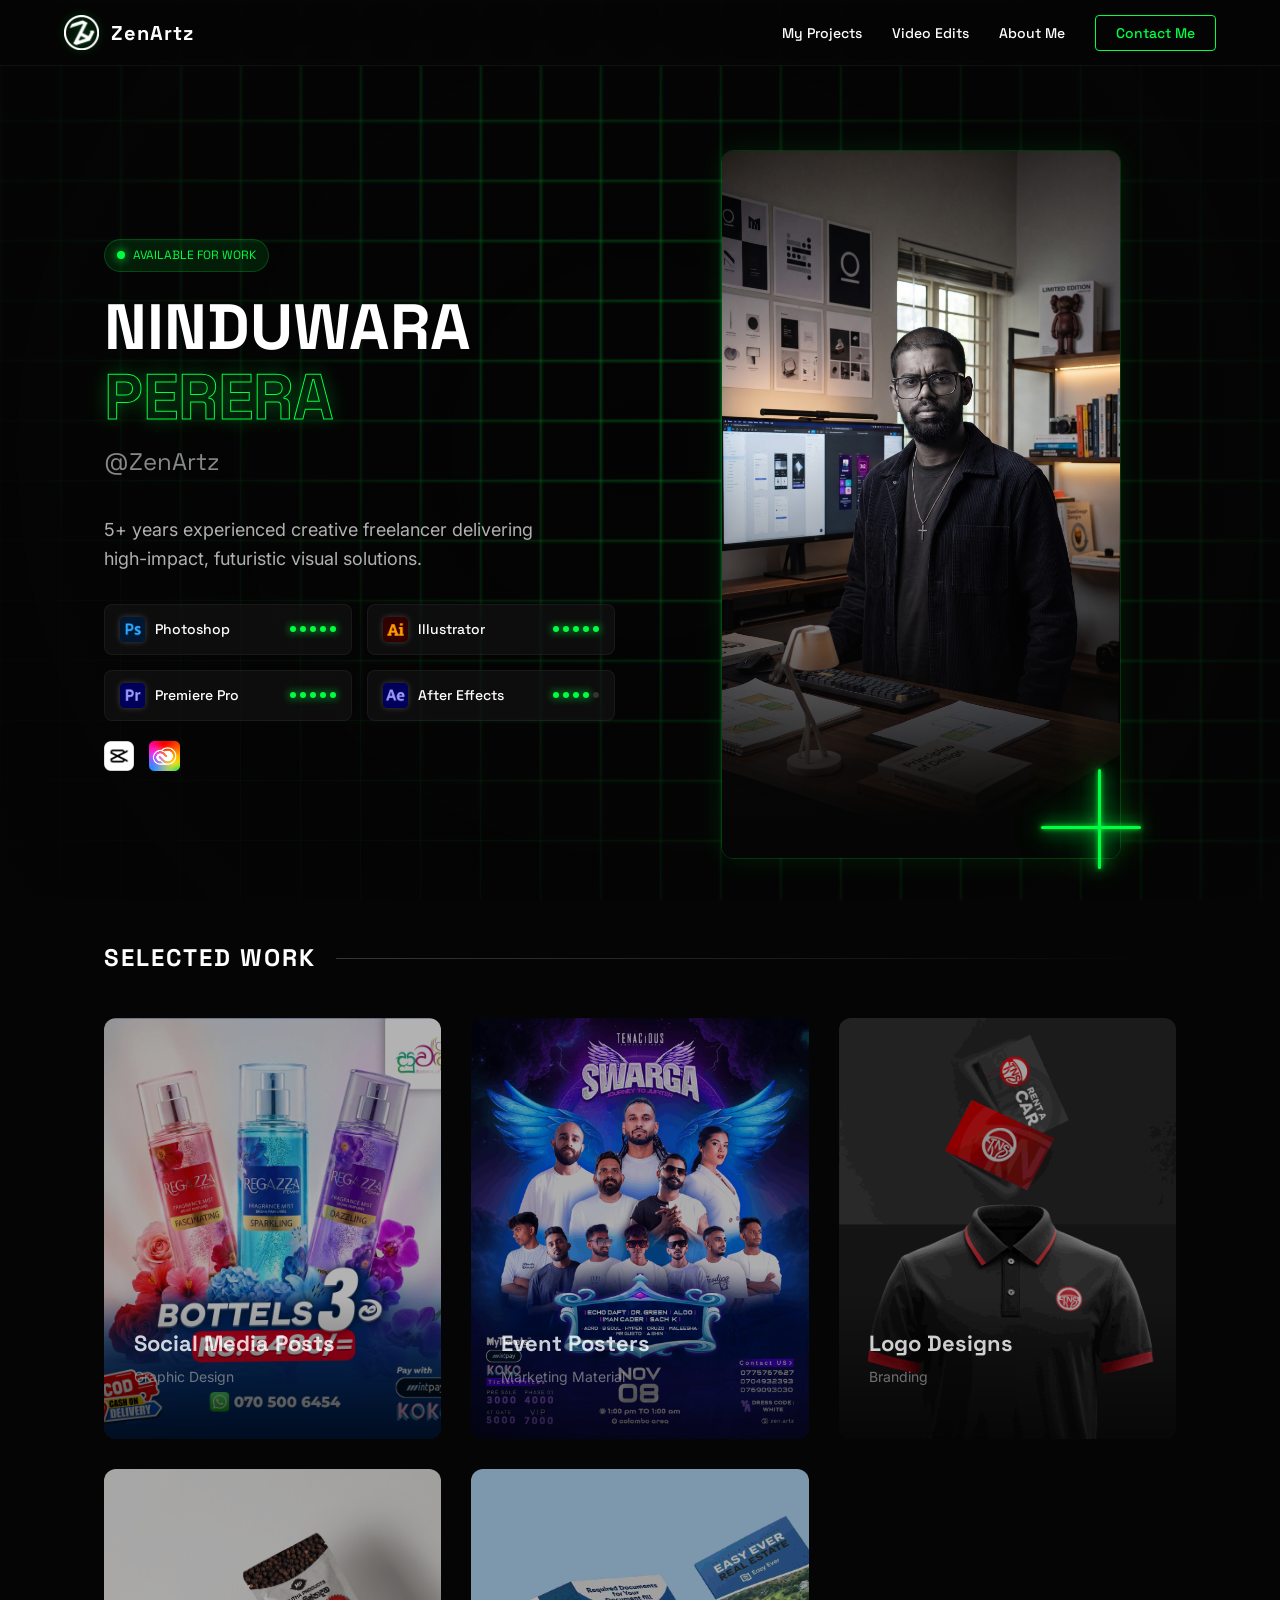
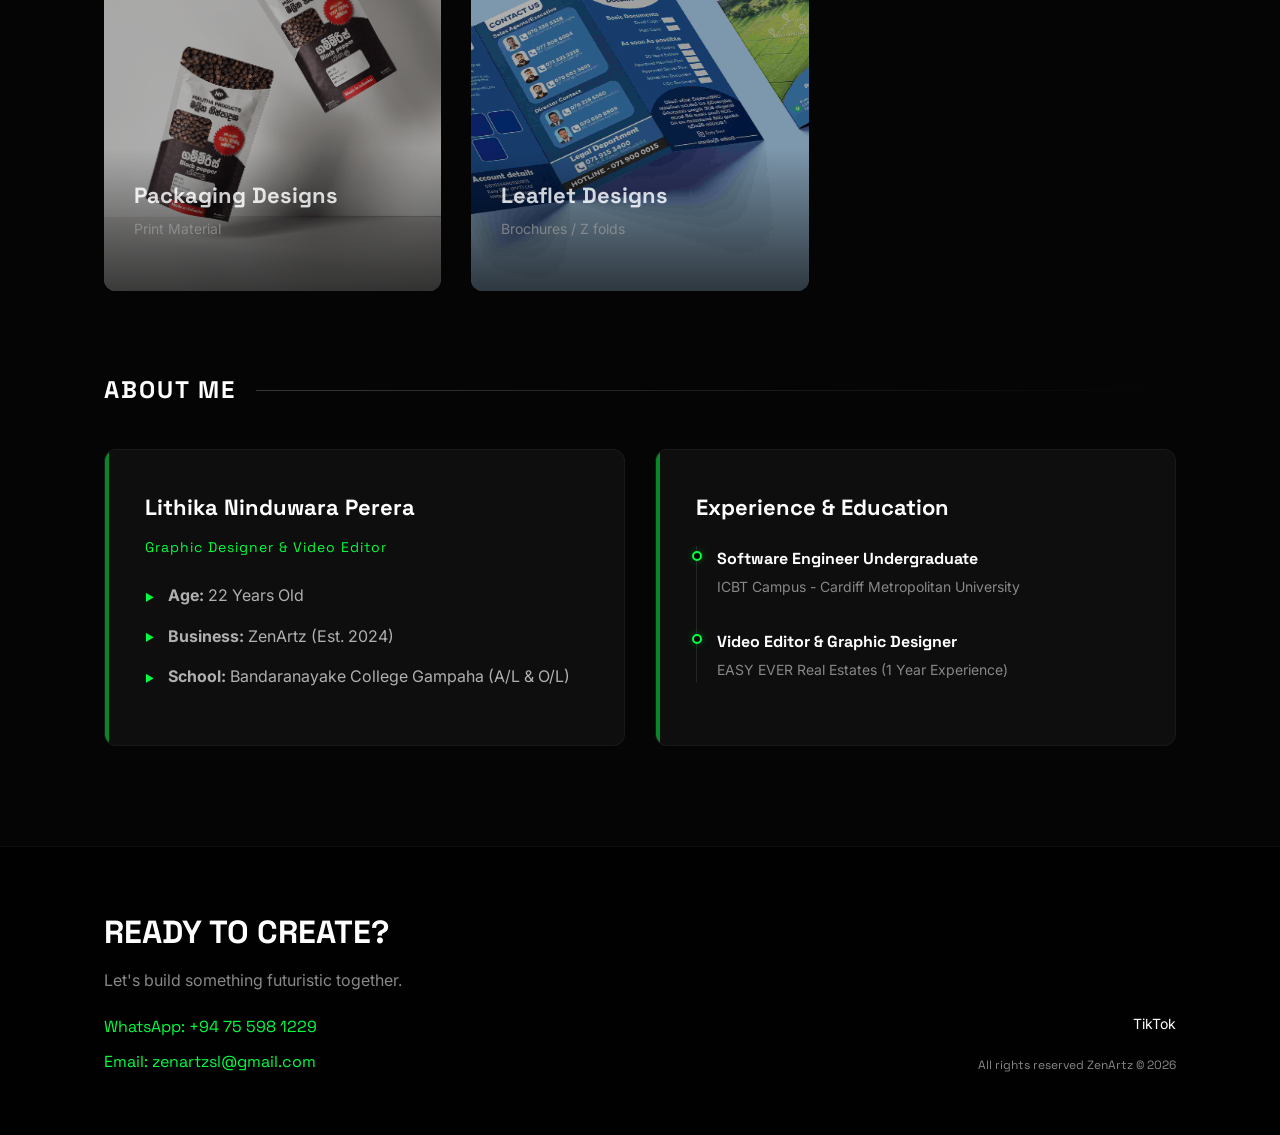
==== index.html @ f8323c0d "Add files via upload" ====
<!DOCTYPE html>
<html lang="en">
<head>
    <meta charset="UTF-8">
    <meta name="viewport" content="width=device-width, initial-scale=1.0">
    <title>NINDUWARA PERERA | ZenArtz</title>
    <!-- Modern Futuristic Fonts -->
    <link href="https://fonts.googleapis.com/css2?family=Space+Grotesk:wght@300;400;600;700&family=Inter:wght@300;400;500&display=swap" rel="stylesheet">
    <link rel="stylesheet" href="style2.css">
</head>
<body>
    <!-- Subtle Animated Background Grid -->
    <div class="bg-grid"></div>

    <!-- Responsive Navigation Bar -->
    <nav>
        <div class="nav-brand reveal fade-down">
            <img src="logo.png" alt="Logo" class="nav-logo">
            <p class="brand-name">ZenArtz</p>
        </div>
        
        <!-- Mobile Menu Icon -->
        <div class="menu-toggle" id="mobile-menu">
            <span class="bar"></span>
            <span class="bar"></span>
            <span class="bar"></span>
        </div>

        <ul class="nav-links reveal fade-down" id="nav-links" style="transition-delay: 0.1s;">
            <li><a href="#projects" class="nav-item">My Projects</a></li>
            <li><a href="https://timeliners.lk/zenartz" target="_blank" class="nav-item">Video Edits</a></li>
            <li><a href="#about" class="nav-item">About Me</a></li>
            <li><a href="#contact" class="nav-item contact-btn">Contact Me</a></li>
        </ul>
    </nav>

 <header class="profile-header container">
        <div class="header-grid">
            
            <!-- 1. Top Text -->
            <div class="text-top reveal fade-right">
                <div class="status-badge"><span></span> AVAILABLE FOR WORK</div>
                <h1>NINDUWARA <br><span class="text-glow">PERERA</span></h1>
                <h2 class="zen-title">@ZenArtz</h2>
            </div>
            
            <!-- 2. Visual Image -->
            <div class="profile-visual reveal fade-left">
                <div class="cyber-container">
                    <div class="image-wrapper">
                        
                        <img src="me.png" class="me-img" alt="Ninduwara Perera">
                        <div class="overlay-gradient"></div>
                    </div>
                    <div class="neon-line-accent x-axis"></div>
                    <div class="neon-line-accent y-axis"></div>
                </div>
            </div>

            <!-- 3. Bottom Text -->
            <div class="text-bottom reveal fade-right" style="transition-delay: 0.2s;">
                <p class="description">5+ years experienced creative freelancer delivering high-impact, futuristic visual solutions.</p>
                
                <div class="skills-grid">
    <div class="skill-item">
        <!-- Grouped icon and text -->
        <div style="display: flex; align-items: center; gap: 10px; flex-shrink: 0;">
            <img src="icons/photoshop.png" alt="Photoshop" class="skill-icon" style="width: 25px; min-width: 25px;">
            <span style="font-family: var(--font-head); font-size: 14px; font-weight: 500; white-space: nowrap;">Photoshop</span>
        </div>
        <!-- Dots -->
        <div class="skill-dots"><div class="dot active"></div><div class="dot active"></div><div class="dot active"></div><div class="dot active"></div><div class="dot active"></div></div>
    </div>

       <div class="skill-item">
        <div style="display: flex; align-items: center; gap: 10px; flex-shrink: 0;">
            <img src="icons/illustrator.png" alt="Illustrator" class="skill-icon" style="width: 25px; min-width: 25px;">
            <span style="font-family: var(--font-head); font-size: 14px; font-weight: 500; white-space: nowrap;">Illustrator</span>
        </div>
        <div class="skill-dots"><div class="dot active"></div><div class="dot active"></div><div class="dot active"></div><div class="dot active"></div><div class="dot active"></div></div>
    </div>
    
    <div class="skill-item">
        <div style="display: flex; align-items: center; gap: 10px; flex-shrink: 0;">
            <img src="icons/premiere.png" alt="Premiere Pro" class="skill-icon" style="width: 25px; min-width: 25px;">
            <span style="font-family: var(--font-head); font-size: 14px; font-weight: 500; white-space: nowrap;">Premiere Pro</span>
        </div>
        <div class="skill-dots"><div class="dot active"></div><div class="dot active"></div><div class="dot active"></div><div class="dot active"></div><div class="dot active"></div></div>
    </div>
    
    <div class="skill-item">
        <div style="display: flex; align-items: center; gap: 10px; flex-shrink: 0;">
            <img src="icons/aftereffects.png" alt="After Effects" class="skill-icon" style="width: 25px; min-width: 25px;">
            <span style="font-family: var(--font-head); font-size: 14px; font-weight: 500; white-space: nowrap;">After Effects</span>
        </div>
        <div class="skill-dots"><div class="dot active"></div><div class="dot active"></div><div class="dot active"></div><div class="dot active"></div><div class="dot"></div></div>
    </div>
    
 
</div>

                <div class="extra-skills mt-4">
                    <img src="icons/capcut.png" alt="CapCut" class="extra-icon">
                    <img src="icons/adobecreative.png" alt="Adobe Creative Cloud" class="extra-icon">
                </div>
            </div>

        </div>
    </header>

    <main class="container" id="projects">
        <div class="section-title reveal fade-up">
            <h2>SELECTED WORK</h2>
            <div class="title-line"></div>
        </div>

        <div class="portfolio-grid">
            <div class="project-card reveal fade-up" onclick="openPopup('social')">
                <div class="card-inner">
                    <div class="thumbnail" style="background-image: url('img/social10.png');"></div>
                    <div class="card-overlay">
                        <h3>Social Media Posts</h3>
                        <p>Graphic Design</p>
                        <span class="view-btn">VIEW PROJECT →</span>
                    </div>
                </div>
            </div>

            <div class="project-card reveal fade-up" onclick="openPopup('posters')" style="transition-delay: 0.1s;">
                <div class="card-inner">
                    <div class="thumbnail" style="background-image: url('Posters/poster (2).png');"></div>
                    <div class="card-overlay">
                        <h3>Event Posters</h3>
                        <p>Marketing Material</p>
                        <span class="view-btn">VIEW PROJECT →</span>
                    </div>
                </div>
            </div>

            <div class="project-card reveal fade-up" onclick="openPopup('logos')" style="transition-delay: 0.2s;">
                <div class="card-inner">
                    <div class="thumbnail" style="background-image: url('logos/logo (14).png');"></div>
                    <div class="card-overlay">
                        <h3>Logo Designs</h3>
                        <p>Branding</p>
                        <span class="view-btn">VIEW PROJECT →</span>
                    </div>
                </div>
            </div>

            <div class="project-card reveal fade-up" onclick="openPopup('packaging')" style="transition-delay: 0.3s;">
                <div class="card-inner">
                    <div class="thumbnail" style="background-image: url('pack/pack (5).png');"></div>
                    <div class="card-overlay">
                        <h3>Packaging Designs</h3>
                        <p>Print Material</p>
                        <span class="view-btn">VIEW PROJECT →</span>
                    </div>
                </div>
            </div>

                        <div class="project-card reveal fade-up" onclick="openPopup('leaflets')" style="transition-delay: 0.2s;">
                <div class="card-inner">
                    <div class="thumbnail" style="background-image: url('leaflets/leaflet (1).jpg');"></div>
                    <div class="card-overlay">
                        <h3>Leaflet Designs</h3>
                        <p>Brochures / Z folds</p>
                        <span class="view-btn">VIEW PROJECT →</span>
                    </div>
                </div>
            </div>


        </div>
    </main>

    <!-- New About Me Section -->
    <section id="about" class="container about-section">
        <div class="section-title reveal fade-up">
            <h2>ABOUT ME</h2>
            <div class="title-line"></div>
        </div>
        
        <div class="about-grid reveal fade-up">
            <div class="about-card info-card">
                <h3>Lithika Ninduwara Perera</h3>
                <p class="accent-text">Graphic Designer & Video Editor</p>
                <ul class="bio-list">
                    <li><span class="list-icon">►</span> <strong>Age:</strong> 22 Years Old</li>
                    <li><span class="list-icon">►</span> <strong>Business:</strong> ZenArtz (Est. 2024)</li>
                    <li><span class="list-icon">►</span> <strong>School:</strong> Bandaranayake College Gampaha (A/L & O/L)</li>
                </ul>
            </div>
            
            <div class="about-card exp-card">
                <h3 style="margin-bottom: 20px;">Experience & Education</h3>
                <div class="cyber-timeline">
                    <div class="timeline-item">
                        <div class="t-dot"></div>
                        <h4>Software Engineer Undergraduate</h4>
                        <p>ICBT Campus - Cardiff Metropolitan University</p>
                    </div>
                    <div class="timeline-item">
                        <div class="t-dot"></div>
                        <h4>Video Editor & Graphic Designer</h4>
                        <p>EASY EVER Real Estates (1 Year Experience)</p>
                    </div>
                </div>
            </div>
        </div>
    </section>

    <!-- Footer / Contact Section -->
    <footer id="contact" class="reveal fade-up">
        <div class="footer-content">
            <div class="footer-left">
                <h2>READY TO CREATE?</h2>
                <p>Let's build something futuristic together.</p>
                <div class="contact-links mt-4">
                    <a href="https://wa.me/94755981229" target="_blank" class="cyber-link">WhatsApp: +94 75 598 1229</a>
                    <a href="mailto:zenartzsl@gmail.com" class="cyber-link">Email: zenartzsl@gmail.com</a>
                </div>
            </div>
            <div class="footer-right">
                <div class="footer-links">
                    <a href="https://www.tiktok.com/@zen.artz">TikTok</a>
                    
                </div>
                <p class="copyright">All rights reserved ZenArtz © 2026</p>
            </div>
        </div>
    </footer>

    <!-- Fullscreen Modal -->
    <div id="projectPopup" class="modal">
        <div class="modal-backdrop" onclick="closePopup()"></div>
        <div class="modal-header">
            <h3 id="modalTitle">Project View</h3>
            <span class="close-btn" onclick="closePopup()">&times;</span>
        </div>
        <div class="modal-content" id="modalGallery">
            <!-- Images injected via JS -->
        </div>
    </div>

    <script src="script2.js"></script>
</body>
</html>
---- style2.css ----
/* --- Variables & Reset --- */
:root {
    --bg-main: #050505;
    --bg-card: rgba(20, 20, 20, 0.6);
    --accent: #00FF41;
    --accent-glow: rgba(0, 255, 65, 0.3);
    --text-main: #ffffff;
    --text-muted: #888888;
    --font-head: 'Space Grotesk', sans-serif;
    --font-body: 'Inter', sans-serif;
    --transition: all 0.4s cubic-bezier(0.25, 0.8, 0.25, 1);
}

* {
    margin: 0;
    padding: 0;
    box-sizing: border-box;
}

html {
    scroll-behavior: smooth;
    scroll-padding-top: 100px; /* Offset for fixed nav */
}

body {
    background-color: var(--bg-main);
    color: var(--text-main);
    font-family: var(--font-body);
    line-height: 1.6;
    overflow-x: hidden;
}

.mt-4 { margin-top: 20px; }

/* --- Animated Background Grid --- */
.bg-grid {
    position: fixed;
    top: 0; left: 0; width: 100vw; height: 100vh;
    
    /* Base Dim Grid (Made slightly dimmer to be less distracting) */
    background-image: linear-gradient(rgba(0, 255, 65, 0.08) 1px, transparent 1px),
                      linear-gradient(90deg, rgba(0, 255, 65, 0.08) 1px, transparent 1px);
    background-size: 60px 60px; 
    
    z-index: -1;
    pointer-events: none;
}

/* --- The Dark Tint Overlay (Vignette) --- */
.bg-grid::before {
    content: '';
    position: absolute;
    top: 0; left: 0; width: 100%; height: 100%;
    /* Creates a dark tint that is deeper at the edges and slightly transparent in the center */
    background: radial-gradient(circle at center, rgba(0, 0, 0, 0.226) 0%, rgba(5,5,5,0.95) 100%);
    z-index: 1; /* Sits directly over the dim grid lines */
}

/* --- The Power Surge Flowing THROUGH The Lines --- */
.bg-grid::after {
    content: '';
    position: absolute;
    top: 0; left: 0; width: 100%; height: 100%;
    
    /* The active grid lines (Brightness reduced from 0.9 to 0.4 for subtlety) */
    background-image: linear-gradient(rgba(0, 255, 65, 0.4) 2px, transparent 2px),
                      linear-gradient(90deg, rgba(0, 255, 65, 0.4) 2px, transparent 2px);
    background-size: 60px 60px; 
    
    /* 1. GAUSSIAN BLUR applied to soften the light */
    filter: blur(1px);
    
    /* 2. Softened the mask edges (from 40-50-60 to 30-50-70) for a smoother beam */
    -webkit-mask-image: linear-gradient(45deg, transparent 30%, black 50%, transparent 70%);
    mask-image: linear-gradient(45deg, transparent 30%, black 50%, transparent 70%);
    
    -webkit-mask-size: 200% 200%;
    mask-size: 200% 200%;
    
    /* Changed to ease-in-out for a more natural rhythm */
    animation: gridSurge 20s ease-in-out infinite; 
    z-index: 0;
}

/* --- The Keyframes for a SEAMLESS Loop --- */
@keyframes gridSurge {
    0% { 
        -webkit-mask-position: 200% -100%; 
        mask-position: 200% -100%; 
        opacity: 0; /* Faded out completely at the start */
    }
    15% {
        opacity: 1; /* Slowly fades in as it sweeps */
    }
    85% {
        opacity: 1; 
    }
    100% { 
        -webkit-mask-position: -100% 200%; 
        mask-position: -100% 200%; 
        opacity: 0; /* Fades out completely before resetting (Hides the jump!) */
    }
}
.container {
    max-width: 1200px;
    margin: 0 auto;
    padding: 0 5%;
}

/* --- Responsive Navigation --- */
/* --- Responsive Navigation --- */
nav {
    display: flex;
    justify-content: space-between;
    align-items: center;
    padding: 15px 5%;
    position: fixed;
    top: 0; 
    left: 0; /* Added to anchor it perfectly */
    width: 100%;
    background: rgba(5, 5, 5, 0.85);
    backdrop-filter: blur(12px);
    -webkit-backdrop-filter: blur(12px); /* Added for Safari/Webkit support */
    z-index: 9999; /* Boosted z-index to ensure it stays on top of everything */
    border-bottom: 1px solid rgba(255,255,255,0.05);
    transform: translateZ(0); /* Forces hardware acceleration to stop it from disappearing */
    will-change: transform;
}

.nav-brand {
    display: flex;
    align-items: center;
    gap: 12px;
}

.nav-logo {
    height: 35px;
    width: auto;
    filter: drop-shadow(0 0 5px var(--accent-glow));
}

.brand-name {
    font-family: var(--font-head);
    font-size: 20px;
    font-weight: 700;
    color: var(--text-main);
    letter-spacing: 1px;
}

.nav-links {
    list-style: none;
    display: flex;
    align-items: center;
    gap: 30px;
}

.nav-item {
    text-decoration: none;
    color: var(--text-main);
    font-family: var(--font-head);
    font-size: 14px;
    font-weight: 500;
    transition: var(--transition);
}

.nav-item:hover {
    color: var(--accent);
    text-shadow: 0 0 10px var(--accent-glow);
}

.contact-btn {
    padding: 8px 20px;
    border: 1px solid var(--accent);
    color: var(--accent) !important;
    border-radius: 4px;
}

.contact-btn:hover {
    background: var(--accent-glow);
    box-shadow: 0 0 15px var(--accent-glow);
    color: #fff !important;
}

/* Hamburger Menu */
.menu-toggle {
    display: none;
    flex-direction: column;
    gap: 6px;
    cursor: pointer;
    z-index: 100000; /* Boosted so it is never blocked */
    position: relative; /* Required for z-index to work */
    padding: 5px; /* Makes the tap-target larger for fingers */
}

.menu-toggle .bar {
    width: 25px;
    height: 2px;
    background-color: var(--text-main);
    transition: var(--transition);
}

/* --- Header / Hero Section --- */
.profile-header {
    padding-top: 150px;
    padding-bottom: 80px;
}

.header-grid {
    display: grid;
    grid-template-columns: 1fr 1fr;
    gap: 0px 50px;
}

.text-top {
    grid-column: 1;
    grid-row: 1;
    align-self: end;
}

.text-bottom {
    grid-column: 1;
    grid-row: 2;
    align-self: start;
}

.profile-visual {
    grid-column: 2;
    grid-row: 1 / span 2;
    display: flex;
    justify-content: center;
    align-items: center;
    position: relative;
}

.status-badge {
    display: inline-flex;
    align-items: center;
    gap: 8px;
    font-size: 12px;
    font-family: var(--font-head);
    color: var(--accent);
    background: rgba(0, 255, 65, 0.1);
    padding: 6px 12px;
    border-radius: 50px;
    border: 1px solid rgba(0, 255, 65, 0.2);
    margin-bottom: 20px;
}

.status-badge span {
    width: 8px; height: 8px;
    background: var(--accent);
    border-radius: 50%;
    box-shadow: 0 0 10px var(--accent);
    animation: pulse 2s infinite;
}

@keyframes pulse {
    0% { opacity: 1; }
    50% { opacity: 0.4; }
    100% { opacity: 1; }
}

.text-top h1 {
    font-family: var(--font-head);
    font-size: clamp(40px, 5vw, 65px);
    line-height: 1.1;
    margin-bottom: 10px;
}

.text-glow {
    color: transparent;
    -webkit-text-stroke: 1px var(--accent);
    text-shadow: 0 0 20px var(--accent-glow);
}

.zen-title {
    font-family: var(--font-head);
    color: var(--text-muted);
    font-size: 24px;
    font-weight: 400;
    margin-bottom: 20px;
}

.description {
    font-size: 18px;
    color: #b0b0b0;
    max-width: 450px;
    margin-bottom: 30px;
    margin-top: 15px;
}

/* Futuristic Skills UI with Icons */
.skills-grid {
    display: grid;
    grid-template-columns: repeat(auto-fit, minmax(180px, 1fr));
    gap: 15px;
}

.skill-item {
    background: var(--bg-card);
    border: 1px solid rgba(255, 255, 255, 0.05);
    padding: 12px 15px;
    border-radius: 8px;
    display: flex;
    justify-content: space-between;
    align-items: center;
    width: auto;
     transition: var(--transition);
}

.skill-icon {
    height: 25px;
    width: auto;
    filter: drop-shadow(0 0 3px rgba(255,255,255,0.2));
}

.skill-item:hover {
    transform: scale(1.05); /* Zooms the box in by 5% */
    border-color: rgba(0, 255, 65, 0.3); /* Optional: subtle cyber-green border glow */
    box-shadow: 0 8px 20px rgba(0, 0, 0, 0.4); /* Optional: adds depth when lifted */
    z-index: 1; /* Ensures it pops over adjacent items */
}

.extra-skills {
    display: flex;
    gap: 15px;
    align-items: center;
}

.extra-icon {
    height: 30px;
    width: auto;
    opacity: 1;
    filter: grayscale(0%);
    transition: var(--transition);
}

.extra-icon:hover {
  transform: scale(1.15); /* Zooms the box in by 5% */
    border-color: rgba(0, 255, 65, 0.3); /* Optional: subtle cyber-green border glow */
    box-shadow: 0 8px 20px rgba(0, 0, 0, 0.4); /* Optional: adds depth when lifted */
    z-index: 1; /* Ensures it pops over adjacent items */
}

.skill-dots {
    display: flex;
    gap: 4px;
}

.dot {
    width: 6px; height: 6px;
    background: #333;
    border-radius: 50%;
}

.dot.active {
    background: var(--accent);
    box-shadow: 0 0 8px var(--accent);
}

/* Cyber Visual Container (Continuous floating animation replacing touch hover) */
.profile-visual {
    flex: 1;
    display: flex;
    justify-content: center;
    position: relative;
}

.cyber-container {
    position: relative;
    width: 100%;
    max-width: 400px;
    animation: cyberFloat 6s ease-in-out infinite; /* Added continuous float */
}

@keyframes cyberFloat {
    0%, 100% { transform: translateY(0); }
    50% { transform: translateY(-15px); }
}

.image-wrapper {
    position: relative;
    border-radius: 12px;
    overflow: hidden;
    border: 1px solid rgba(0, 255, 65, 0.2);
    box-shadow: 0 0 30px rgba(0, 255, 65, 0.1);
}

.me-img {
    width: 100%;
    display: block;
    /* Removed grayscale, full color always on */
}

.overlay-gradient {
    position: absolute;
    top: 0; left: 0; width: 100%; height: 100%;
    background: linear-gradient(to top, var(--bg-main) 5%, transparent 60%);
}

/* --- Glowing Neon Lines with Power Splash --- */
.neon-line-accent {
    position: absolute;
    background: #00FF41; 
    border-radius: 50px; 
    box-shadow: 
        0 0 5px #00FF41,
        0 0 15px #00FF41,
        0 0 30px #00FF41,
        0 0 60px rgba(0, 255, 65, 0.6);
    z-index: 10;
    overflow: hidden; /* Keeps the moving spark inside the line */
}

/* The actual "Power Splash" spark */
.neon-line-accent::after {
    content: '';
    position: absolute;
    background: #ffffff; /* Bright white-hot core */
    box-shadow: 0 0 10px #ffffff, 0 0 20px rgba(0, 255, 65, 0.8);
    border-radius: 50px;
}

/* Horizontal Line */
.neon-line-accent.x-axis {
    bottom: 30px; right: -20px;
    width: 100px; 
    height: 3px;  
}

/* Horizontal Spark Animation */
.neon-line-accent.x-axis::after {
    top: 0; left: -50%;
    width: 40px; /* Length of the spark */
    height: 100%;
    animation: splashX 2.5s cubic-bezier(0.4, 0, 0.2, 1) infinite;
}

/* Vertical Line */
.neon-line-accent.y-axis {
    bottom: -10px; right: 20px;
    width: 3px;   
    height: 100px; 
}

/* Vertical Spark Animation */
.neon-line-accent.y-axis::after {
    top: -50%; left: 0;
    width: 100%; 
    height: 40px; /* Length of the spark */
    animation: splashY 2.5s cubic-bezier(0.4, 0, 0.2, 1) infinite;
    animation-delay: 1.2s; /* Offsets the vertical splash so they don't fire at the exact same time */
}

/* The Keyframes that make it move */
@keyframes splashX {
    0% { left: -50%; opacity: 0; }
    10% { opacity: 1; }
    90% { opacity: 1; }
    100% { left: 150%; opacity: 0; }
}

@keyframes splashY {
    0% { top: -50%; opacity: 0; }
    10% { opacity: 1; }
    90% { opacity: 1; }
    100% { top: 150%; opacity: 0; }
}

/* --- Shared Section Styling --- */
.section-title {
    display: flex;
    align-items: center;
    gap: 20px;
    margin-bottom: 40px;
}

.section-title h2 {
    font-family: var(--font-head);
    font-size: 24px;
    letter-spacing: 2px;
}

.title-line {
    flex: 1;
    height: 1px;
    background: linear-gradient(90deg, rgba(255,255,255,0.2), transparent);
}

/* --- Portfolio Grid --- */
.portfolio-grid {
    display: grid;
    grid-template-columns: repeat(auto-fit, minmax(280px, 1fr));
    gap: 30px;
    padding-bottom: 80px;
}

.project-card {
    cursor: pointer;
    border-radius: 12px;
    overflow: hidden;
    position: relative;
    aspect-ratio: 4/5;
    background: var(--bg-card);
}

.card-inner {
    width: 100%; height: 100%;
    position: relative;
}

.thumbnail {
    width: 100%; height: 100%;
    background-size: cover;
    background-position: center;
    transition: transform 0.6s cubic-bezier(0.25, 0.8, 0.25, 1);
    filter: brightness(0.7);
}

.project-card:hover .thumbnail {
    transform: scale(1.08);
    filter: brightness(0.4);
}

.card-overlay {
    position: absolute;
    bottom: 0; left: 0; width: 100%;
    padding: 30px;
    background: linear-gradient(to top, rgba(0,0,0,0.9), transparent);
    transform: translateY(20px);
    opacity: 0.8;
    transition: var(--transition);
}

.project-card:hover .card-overlay {
    transform: translateY(0);
    opacity: 1;
}

.card-overlay h3 {
    font-family: var(--font-head);
    font-size: 22px;
    margin-bottom: 5px;
}

.card-overlay p {
    color: var(--text-muted);
    font-size: 14px;
    margin-bottom: 15px;
}

.view-btn {
    font-family: var(--font-head);
    font-size: 12px;
    font-weight: 600;
    color: var(--accent);
    letter-spacing: 1px;
    opacity: 0;
    transform: translateX(-10px);
    transition: var(--transition);
    display: inline-block;
}

.project-card:hover .view-btn {
    opacity: 1;
    transform: translateX(0);
}

/* --- About Me Section (System Bio) --- */
.about-section {
    padding-bottom: 100px;
}

.about-grid {
    display: grid;
    grid-template-columns: 1fr 1fr;
    gap: 30px;
}

.about-card {
    background: var(--bg-card);
    border: 1px solid rgba(255, 255, 255, 0.05);
    padding: 40px;
    border-radius: 12px;
    position: relative;
    overflow: hidden;
}

.about-card::before {
    content: '';
    position: absolute;
    top: 0; left: 0; width: 4px; height: 100%;
    background: var(--accent);
    opacity: 0.5;
}

.about-card h3 {
    font-family: var(--font-head);
    font-size: 22px;
    margin-bottom: 10px;
}

.accent-text {
    color: var(--accent);
    font-family: var(--font-head);
    font-size: 14px;
    margin-bottom: 25px;
    letter-spacing: 1px;
}

.bio-list {
    list-style: none;
}

.bio-list li {
    margin-bottom: 15px;
    color: #b0b0b0;
}

.list-icon {
    color: var(--accent);
    font-size: 10px;
    margin-right: 10px;
    vertical-align: middle;
}

/* Cyber Timeline */
.cyber-timeline {
    position: relative;
    padding-left: 20px;
    border-left: 1px solid rgba(255, 255, 255, 0.1);
}

.timeline-item {
    position: relative;
    margin-bottom: 30px;
}

.timeline-item:last-child {
    margin-bottom: 0;
}

.t-dot {
    position: absolute;
    left: -25px;
    top: 5px;
    width: 10px; height: 10px;
    background: var(--bg-main);
    border: 2px solid var(--accent);
    border-radius: 50%;
    box-shadow: 0 0 10px var(--accent-glow);
}

.timeline-item h4 {
    font-family: var(--font-head);
    font-size: 16px;
    color: #fff;
    margin-bottom: 5px;
}

.timeline-item p {
    font-size: 14px;
    color: var(--text-muted);
}

/* --- Footer --- */
footer {
    border-top: 1px solid rgba(255,255,255,0.05);
    padding: 60px 0;
    background: rgba(0,0,0,0.8);
}

.footer-content {
    max-width: 1200px;
    margin: 0 auto;
    padding: 0 5%;
    display: flex;
    justify-content: space-between;
    align-items: flex-end;
    flex-wrap: wrap;
    gap: 40px;
}

.footer-left h2 {
    font-family: var(--font-head);
    font-size: 32px;
    margin-bottom: 10px;
}

.footer-left p {
    color: var(--text-muted);
}

.contact-links {
    display: flex;
    flex-direction: column;
    gap: 10px;
}

.cyber-link {
    color: var(--accent);
    text-decoration: none;
    font-family: var(--font-head);
    font-size: 16px;
    display: inline-block;
    transition: var(--transition);
}

.cyber-link:hover {
    text-shadow: 0 0 10px var(--accent-glow);
    transform: translateX(5px);
}

.footer-right {
    text-align: right;
}

.footer-links {
    display: flex;
    gap: 20px;
    justify-content: flex-end;
    margin-bottom: 20px;
}

.footer-links a {
    color: #fff;
    text-decoration: none;
    font-size: 14px;
    transition: color 0.3s ease;
}

.footer-links a:hover {
    color: var(--accent);
}

.copyright {
    color: var(--text-muted);
    font-size: 12px;
    font-family: var(--font-head);
}

/* --- Modal (Modern Glassmorphism) --- */
.modal {
    display: none;
    position: fixed;
    top: 0; left: 0; width: 100vw; height: 100vh;
    z-index: 99999; /* Boosted super high to sit above nav */
    opacity: 0;
    transition: opacity 0.4s ease;
}

.modal.active {
    display: flex;
    flex-direction: column;
    opacity: 1;
}

.modal-backdrop {
    position: absolute;
    top: 0; left: 0; width: 100%; height: 100%;
    background: rgba(0, 0, 0, 0.85);
    backdrop-filter: blur(10px);
}

.modal-header {
    position: relative;
    z-index: 100000; /* Boosted to sit above the modal background */
    display: flex;
    justify-content: space-between;
    align-items: center;
    padding: 20px 5%;
    border-bottom: 1px solid rgba(255,255,255,0.1);
    background: rgba(5,5,5,0.9);
}

.modal-header h3 {
    font-family: var(--font-head);
    color: var(--accent);
}

.close-btn {
    color: white;
    font-size: 32px;
    cursor: pointer;
    transition: color 0.3s ease;
    line-height: 1;
}

.close-btn:hover {
    color: var(--accent);
}

.modal-content {
    position: relative;
    z-index: 2001;
    flex: 1;
    overflow-y: auto;
    padding: 40px 5%;
    display: flex;
    flex-direction: column;
    align-items: center;
    gap: 30px;
}

.modal-content::-webkit-scrollbar { width: 8px; }
.modal-content::-webkit-scrollbar-track { background: #000; }
.modal-content::-webkit-scrollbar-thumb { background: rgba(0, 255, 65, 0.3); border-radius: 4px; }

/* --- Scroll Animations --- */
.reveal {
    opacity: 0;
    transition: all 0.8s cubic-bezier(0.25, 0.8, 0.25, 1);
}

.reveal.active {
    opacity: 1;
    transform: translate(0, 0);
}

.fade-up { transform: translateY(40px); }
.fade-down { transform: translateY(-30px); }
.fade-left { transform: translateX(40px); }
.fade-right { transform: translateX(-40px); }

/* --- Mobile Responsiveness --- */
@media (max-width: 900px) {
    .header-grid {
        grid-template-columns: 1fr;
        text-align: center;
        gap: 15px;
    }
    
    /* Order 1: Top Text */
    .text-top {
        grid-column: 1;
        grid-row: 1;
    }
    
    /* Order 2: Image in Middle */
    .profile-visual {
        grid-column: 1;
        grid-row: 2;
        margin: 20px 0;
    }
    
    /* Order 3: Bottom Text */
    .text-bottom {
        grid-column: 1;
        grid-row: 3;
    }
    
    .status-badge { margin: 0 auto 20px; }
    .description { margin: 0 auto 30px; }
    .skills-grid { 
        grid-template-columns: 1fr; /* Forces a single column on phones */
        max-width: 350px; /* Keeps them looking neat and centered */
        margin: 0 auto; 
    }
    .extra-skills { justify-content: center; margin-top: 30px; }
    
    .about-grid { grid-template-columns: 1fr; }
    
    .footer-content {
        flex-direction: column;
        align-items: flex-start;
    }
    .footer-right { text-align: left; }
    .footer-links { justify-content: flex-start; }
}

@media (max-width: 768px) {
    .menu-toggle { display: flex; }
    
    .nav-links {
        position: fixed;
        top: 66px; /* Sits right below the nav bar */
        left: 0;
        width: 100%;
        background: rgba(5,5,5,0.98); /* Slightly darker so it's easy to read */
        backdrop-filter: blur(15px);
        -webkit-backdrop-filter: blur(15px);
        flex-direction: column;
        padding: 40px 0;
        gap: 30px;
        
        /* OVERRIDING THE REVEAL ANIMATION */
        opacity: 0 !important; 
        pointer-events: none; /* Stops accidental clicks when hidden */
        transform: translateY(-100%) !important;
        transition: all 0.4s ease-in-out !important;
        
        border-bottom: 1px solid rgba(255,255,255,0.1);
        z-index: 999;
    }
    
    .nav-links.menu-open {
        opacity: 1 !important; /* Forces it to become visible! */
        pointer-events: auto; /* Allows you to click the links again */
        transform: translateY(0) !important;
    }
    
    /* Hamburger Icon Animation */
    .menu-toggle.menu-open .bar:nth-child(1) { transform: translateY(8px) rotate(45deg); }
    .menu-toggle.menu-open .bar:nth-child(2) { opacity: 0; }
    .menu-toggle.menu-open .bar:nth-child(3) { transform: translateY(-8px) rotate(-45deg); }
}
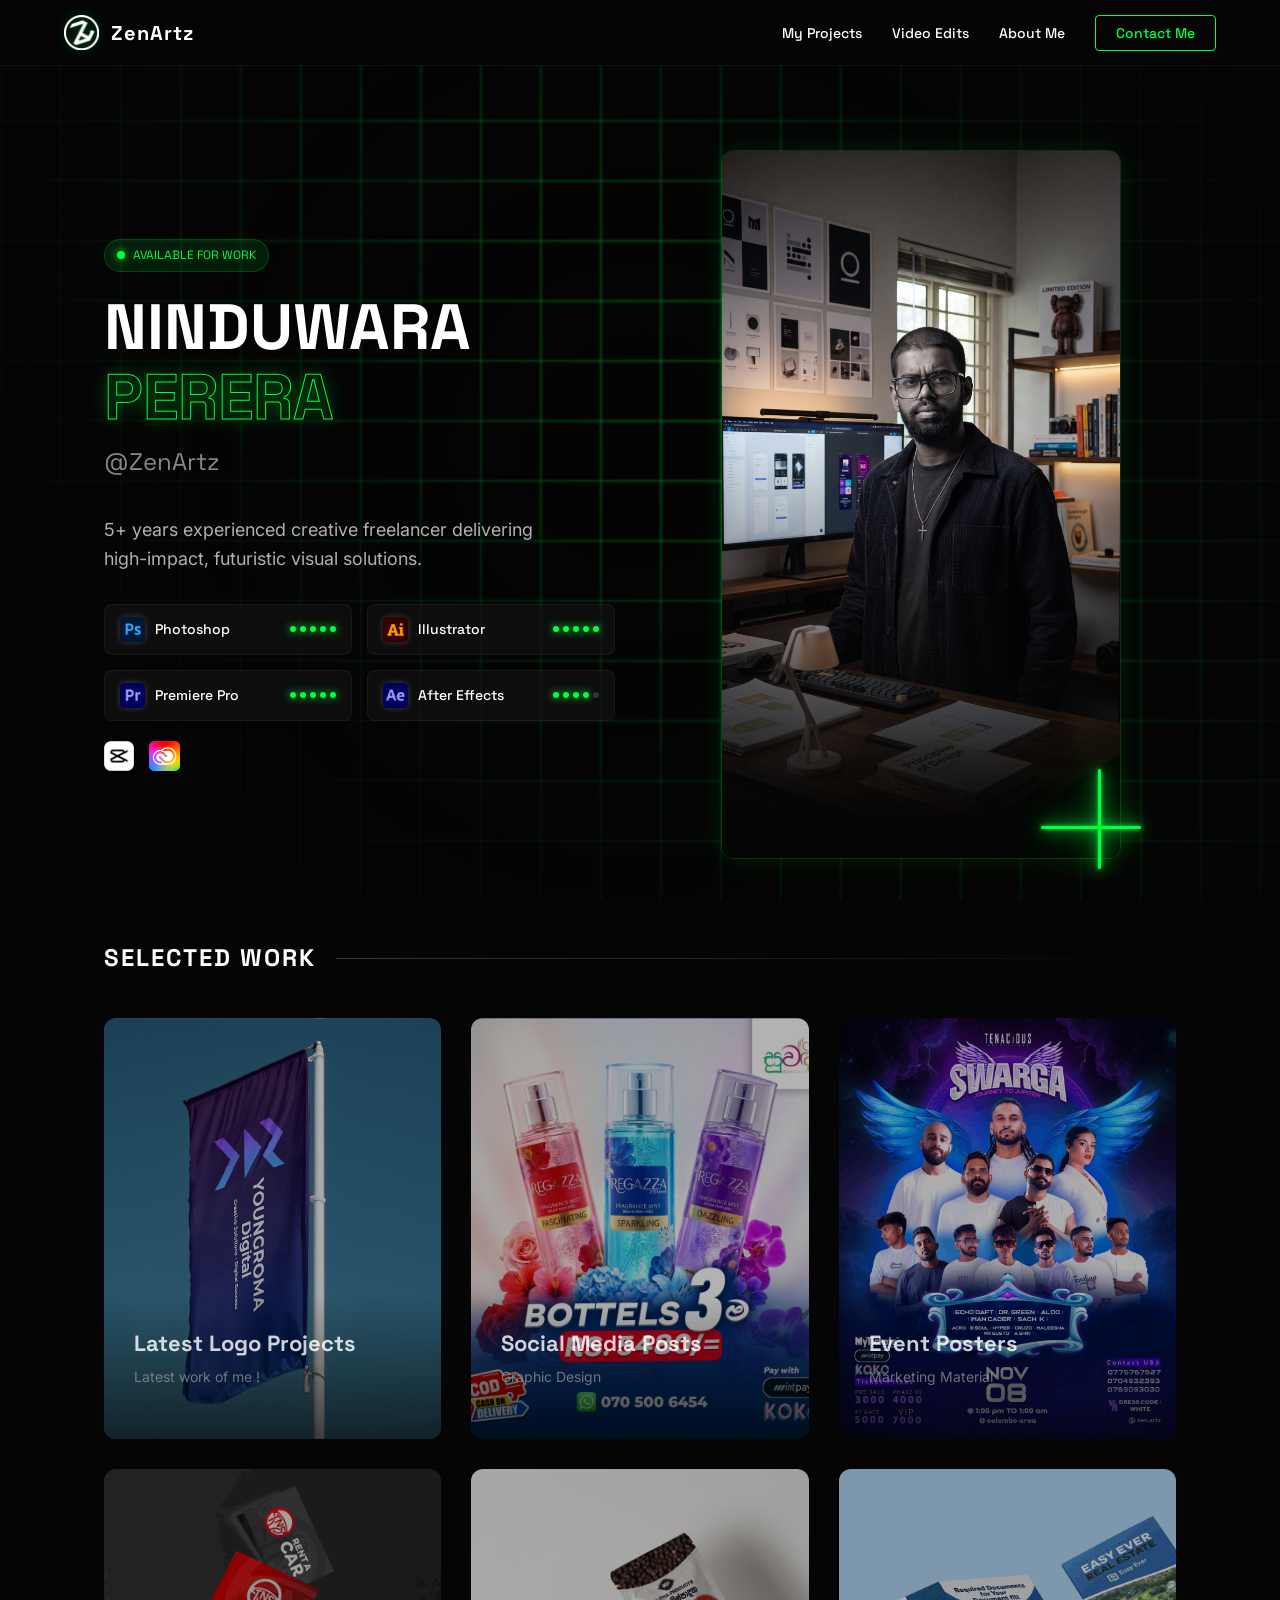
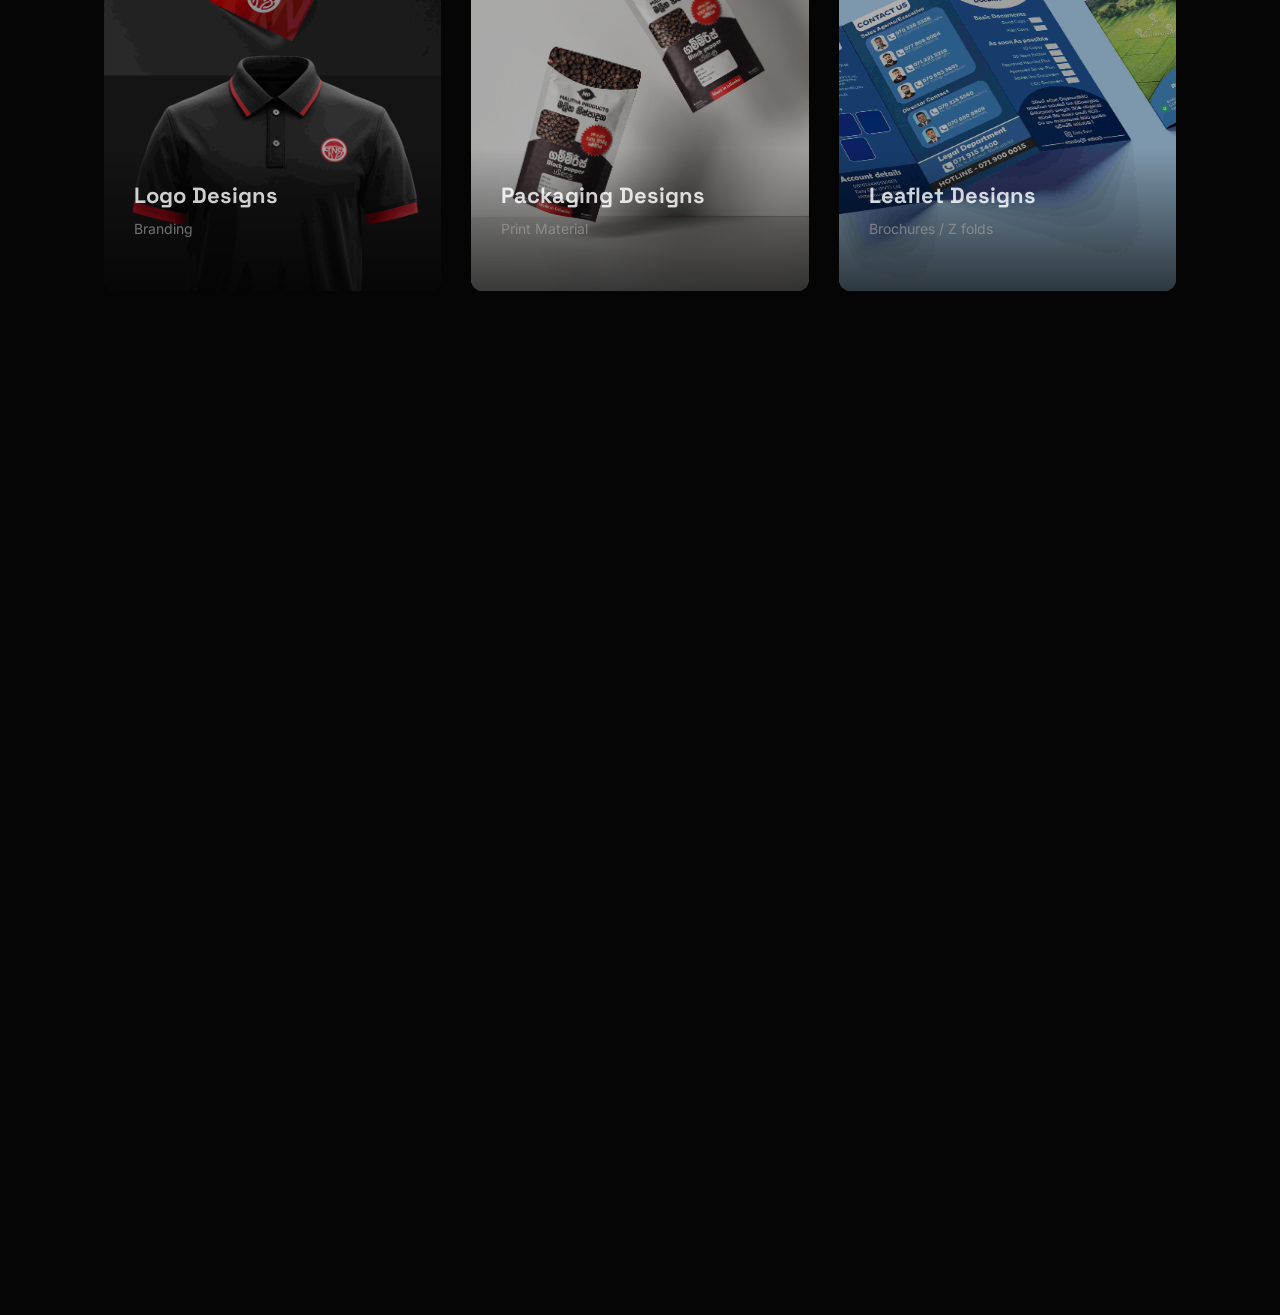
==== commit f9b02730: "Revise index.html with new sections and content Updated the HTML structure and content of the index." ====
--- a/index.html
+++ b/index.html
@@ -115,6 +115,20 @@
         </div>
 
         <div class="portfolio-grid">
+
+
+            <div class="portfolio-grid">
+            <div class="project-card reveal fade-up" onclick="window.location.href='latestwork.html'">
+                <div class="card-inner">
+                    <div class="thumbnail" style="background-image: url('latest/youngroma/5.png');"></div>
+                    <div class="card-overlay">
+                        <h3>Latest Logo Projects</h3>
+                        <p>Latest work of me !</p>
+                        <span class="view-btn">VIEW PROJECTS →</span>
+                    </div>
+                </div>
+            </div>
+
             <div class="project-card reveal fade-up" onclick="openPopup('social')">
                 <div class="card-inner">
                     <div class="thumbnail" style="background-image: url('img/social10.png');"></div>
@@ -197,8 +211,13 @@
                 <div class="cyber-timeline">
                     <div class="timeline-item">
                         <div class="t-dot"></div>
-                        <h4>Software Engineer Undergraduate</h4>
+                        <h4>HND in Computer Science & Software Engineer</h4>
                         <p>ICBT Campus - Cardiff Metropolitan University</p>
+                    </div>
+                    <div class="timeline-item">
+                        <div class="t-dot"></div>
+                        <h4>Video Editor & Graphic Designer</h4>
+                        <p>Self-taught freelancer (3+ Years Experience on field)</p>
                     </div>
                     <div class="timeline-item">
                         <div class="t-dot"></div>
@@ -245,4 +264,4 @@
 
     <script src="script2.js"></script>
 </body>
-</html>+</html>
